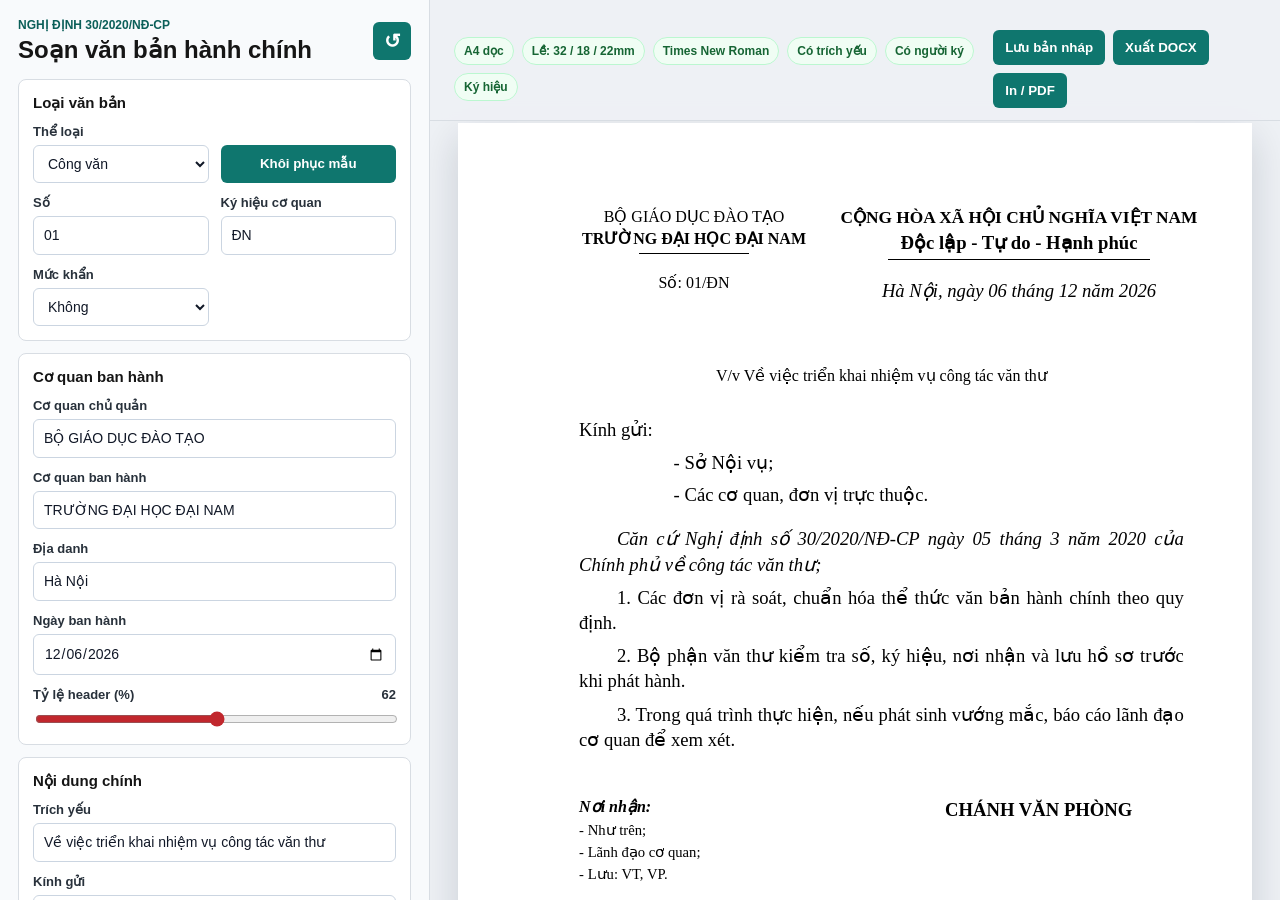
==== vbhc/index.html @ 7ca63e48 "Add files via upload" ====
<!doctype html>
<html lang="vi">
<head>
  <meta charset="utf-8">
  <meta name="viewport" content="width=device-width, initial-scale=1">
  <title>Trình soạn văn bản NĐ 30</title>
  <link rel="stylesheet" href="styles.css">
</head>
<body>
  <main class="app-shell">
    <aside class="editor-pane" aria-label="Thông tin văn bản">
      <div class="brand-row">
        <div>
          <p class="eyebrow">Nghị định 30/2020/NĐ-CP</p>
          <h1>Soạn văn bản hành chính</h1>
        </div>
        <button class="icon-button" id="resetBtn" type="button" title="Tạo lại mẫu trắng" aria-label="Tạo lại mẫu trắng">↺</button>
      </div>

      <section class="panel">
        <h2>Loại văn bản</h2>
        <div class="field-grid compact">
          <label>
            Thể loại
            <select id="docType"></select>
          </label>
          <button id="templateBtn" type="button" title="Điền lại nội dung mẫu theo phụ lục, có thể ghi đè nội dung đang nhập">Khôi phục mẫu</button>
          <label>
            Số
            <input id="docNo" type="number" min="1" value="01">
          </label>
          <label>
            Ký hiệu cơ quan
            <input id="agencyCode" value="ĐN">
          </label>
          <label>
            Mức khẩn
            <select id="urgency">
              <option value="">Không</option>
              <option>KHẨN</option>
              <option>THƯỢNG KHẨN</option>
              <option>HỎA TỐC</option>
            </select>
          </label>
        </div>
      </section>

      <section class="panel">
        <h2>Cơ quan ban hành</h2>
        <div class="field-grid">
          <label>
            Cơ quan chủ quản
            <input id="parentAgency" value="BỘ GIÁO DỤC ĐÀO TẠO">
          </label>
          <label>
            Cơ quan ban hành
            <input id="issuingAgency" value="TRƯỜNG ĐẠI HỌC ĐẠI NAM">
          </label>
          <label>
            Địa danh
            <input id="place" value="Hà Nội">
          </label>
          <label>
            Ngày ban hành
            <input id="issuedDate" type="date">
          </label>
          <label class="range-label">
            <span>Tỷ lệ header (%) <strong id="headerRatioValue">62</strong></span>
            <input id="headerRatio" type="range" min="52" max="72" value="62">
          </label>
        </div>
      </section>

      <section class="panel">
        <h2>Nội dung chính</h2>
        <div class="field-grid">
          <label>
            Trích yếu
            <input id="summary" value="Về việc triển khai nhiệm vụ công tác văn thư">
          </label>
          <label id="attachedBlock">
            Văn bản kèm theo
            <input id="attachedDocumentTitle" value="Quy chế công tác văn thư">
          </label>
          <label id="authorityBlock">
            Thẩm quyền ban hành
            <input id="issuingAuthority" value="CHỦ TỊCH ỦY BAN NHÂN DÂN TỈNH A">
          </label>
          <label id="recipientBlock">
            Kính gửi
            <textarea id="recipients" rows="3">Sở Nội vụ;
Các cơ quan, đơn vị trực thuộc.</textarea>
          </label>
          <label>
            Căn cứ / mở đầu
            <textarea id="basis" rows="4">Căn cứ Nghị định số 30/2020/NĐ-CP ngày 05 tháng 3 năm 2020 của Chính phủ về công tác văn thư;</textarea>
          </label>
          <label>
            Nội dung văn bản
            <textarea id="bodyText" rows="8">1. Các đơn vị rà soát, chuẩn hóa thể thức văn bản hành chính theo quy định.
2. Bộ phận văn thư kiểm tra số, ký hiệu, nơi nhận và lưu hồ sơ trước khi phát hành.
3. Trong quá trình thực hiện, nếu phát sinh vướng mắc, báo cáo lãnh đạo cơ quan để xem xét.</textarea>
          </label>
        </div>
      </section>

      <section class="panel">
        <h2>Ký ban hành và nơi nhận</h2>
        <div class="field-grid compact">
          <label>
            Quyền hạn ký
            <select id="signMode">
              <option value="">Ký trực tiếp</option>
              <option>TM.</option>
              <option>KT.</option>
              <option>TL.</option>
              <option>TUQ.</option>
              <option>Q.</option>
            </select>
          </label>
          <label>
            Chức vụ
            <input id="signTitle" value="CHÁNH VĂN PHÒNG">
          </label>
          <label>
            Họ tên người ký
            <input id="signName" value="Nguyễn Văn A">
          </label>
          <label>
            Lưu
            <input id="archiveLine" value="VT, VP.">
          </label>
        </div>
        <label class="full-label">
          Nơi nhận
          <textarea id="copyTo" rows="4">Như trên;
Lãnh đạo cơ quan;
Lưu: VT, VP.</textarea>
        </label>
      </section>
    </aside>

    <section class="workspace" aria-label="Xem trước văn bản">
      <div class="toolbar">
        <div class="status-strip" id="checks"></div>
        <div class="toolbar-actions">
          <button id="saveBtn" type="button" title="Lưu bản nháp hiện tại vào trình duyệt này">Lưu bản nháp</button>
          <button id="exportBtn" type="button">Xuất DOCX</button>
          <button id="printBtn" type="button">In / PDF</button>
        </div>
      </div>

      <article class="paper" id="paper">
        <div class="doc-top">
          <div class="agency-block">
            <p id="previewParent"></p>
            <p class="bold" id="previewAgency"></p>
            <div class="short-line"></div>
            <p id="previewNumber"></p>
          </div>
          <div class="national-block">
            <p class="national-title">CỘNG HÒA XÃ HỘI CHỦ NGHĨA VIỆT NAM</p>
            <p class="motto">Độc lập - Tự do - Hạnh phúc</p>
            <div class="long-line"></div>
            <p class="date-line" id="previewDate"></p>
          </div>
        </div>

        <div class="urgency-stamp" id="previewUrgency"></div>

        <section class="subject-block" id="subjectBlock">
          <h2 id="previewDocType"></h2>
          <p id="previewSummary"></p>
          <div class="medium-line"></div>
        </section>

        <section class="dispatch-subject" id="dispatchSubject">
          <p id="previewDispatchSummary"></p>
        </section>

        <section class="authority-preview" id="previewAuthority"></section>

        <section class="to-block" id="previewRecipients"></section>

        <section class="content-block" id="previewBasis"></section>
        <section class="decision-command" id="previewDecisionCommand"></section>
        <section class="content-block" id="previewBody"></section>

        <section class="minutes-signature-row" id="previewMinutesSignatures">
          <div>
            <p class="minutes-sign-title">THƯ KÝ</p>
            <p class="signature-note">(Chữ ký)</p>
            <div class="sign-space small"></div>
            <p class="sign-name">Họ và tên</p>
          </div>
          <div>
            <p class="minutes-sign-title">CHỦ TỌA</p>
            <p class="signature-note">(Chữ ký của người có thẩm quyền, dấu/chữ ký số của cơ quan, tổ chức nếu có)</p>
            <div class="sign-space small"></div>
            <p class="sign-name">Họ và tên</p>
          </div>
        </section>

        <section class="minutes-signature-row" id="previewHandoverSignatures">
          <div>
            <p class="minutes-sign-title">ĐẠI DIỆN BÊN GIAO</p>
            <p class="signature-note">(Ký và ghi rõ họ và tên)</p>
            <div class="sign-space small"></div>
          </div>
          <div>
            <p class="minutes-sign-title">ĐẠI DIỆN BÊN NHẬN</p>
            <p class="signature-note">(Ký và ghi rõ họ và tên)</p>
            <div class="sign-space small"></div>
          </div>
        </section>

        <section class="signature-row">
          <div class="receivers">
            <p class="receive-title">Nơi nhận:</p>
            <div id="previewCopyTo"></div>
          </div>
          <div class="signature">
            <p id="previewSignMode"></p>
            <div class="sign-space"></div>
            <p class="sign-name" id="previewSignName"></p>
          </div>
        </section>
      </article>
    </section>
  </main>

  <script src="app.js"></script>
</body>
</html>
---- vbhc/styles.css ----
:root {
  --ink: #151515;
  --muted: #5c626a;
  --line: #d8dde3;
  --panel: #ffffff;
  --page-bg: #eef1f5;
  --accent: #0f766e;
  --accent-dark: #0b5f59;
  --warn: #9a3412;
  --ok: #166534;
}

* {
  box-sizing: border-box;
}

body {
  margin: 0;
  color: var(--ink);
  background: var(--page-bg);
  font-family: Arial, Helvetica, sans-serif;
}

.app-shell {
  display: grid;
  grid-template-columns: minmax(360px, 430px) 1fr;
  min-height: 100vh;
}

.editor-pane {
  height: 100vh;
  overflow: auto;
  padding: 18px;
  background: #f8fafc;
  border-right: 1px solid var(--line);
}

.brand-row {
  display: flex;
  align-items: center;
  justify-content: space-between;
  gap: 16px;
  margin-bottom: 14px;
}

.eyebrow {
  margin: 0 0 4px;
  color: var(--accent-dark);
  font-size: 12px;
  font-weight: 700;
  text-transform: uppercase;
}

h1 {
  margin: 0;
  font-size: 24px;
  line-height: 1.2;
}

.panel {
  margin: 12px 0;
  padding: 14px;
  background: var(--panel);
  border: 1px solid var(--line);
  border-radius: 8px;
}

.panel h2 {
  margin: 0 0 12px;
  font-size: 15px;
}

.field-grid {
  display: grid;
  gap: 12px;
}

.field-grid.compact {
  grid-template-columns: repeat(2, minmax(0, 1fr));
}

label,
.full-label {
  display: grid;
  gap: 6px;
  color: #28313b;
  font-size: 13px;
  font-weight: 700;
}

input,
select,
textarea {
  width: 100%;
  min-width: 0;
  border: 1px solid #cbd5e1;
  border-radius: 6px;
  padding: 9px 10px;
  color: #111827;
  background: #fff;
  font: 14px/1.35 Arial, Helvetica, sans-serif;
}

input[type="range"] {
  padding: 0;
  accent-color: #c1272d;
}

.range-label span {
  display: flex;
  justify-content: space-between;
  gap: 10px;
}

textarea {
  resize: vertical;
}

button {
  border: 0;
  border-radius: 6px;
  padding: 10px 12px;
  color: #fff;
  background: var(--accent);
  font-weight: 700;
  cursor: pointer;
}

button:hover {
  background: var(--accent-dark);
}

.toast {
  position: fixed;
  right: 22px;
  bottom: 22px;
  z-index: 50;
  padding: 10px 14px;
  border-radius: 6px;
  color: #fff;
  background: #166534;
  font-size: 14px;
  font-weight: 700;
  opacity: 0;
  transform: translateY(10px);
  pointer-events: none;
  transition: opacity 180ms ease, transform 180ms ease;
}

.toast.show {
  opacity: 1;
  transform: translateY(0);
}

#templateBtn {
  align-self: end;
  height: 38px;
}

.icon-button {
  width: 38px;
  height: 38px;
  padding: 0;
  font-size: 20px;
}

.workspace {
  min-width: 0;
  height: 100vh;
  overflow: auto;
  padding: 18px 24px 36px;
}

.toolbar {
  position: sticky;
  top: 0;
  z-index: 10;
  display: flex;
  align-items: center;
  justify-content: space-between;
  gap: 16px;
  margin: -18px -24px 20px;
  padding: 12px 24px;
  background: rgba(238, 241, 245, 0.94);
  border-bottom: 1px solid var(--line);
  backdrop-filter: blur(10px);
}

.toolbar-actions {
  display: flex;
  flex-wrap: wrap;
  gap: 8px;
}

.status-strip {
  display: flex;
  flex-wrap: wrap;
  gap: 8px;
  min-width: 0;
}

.check {
  border: 1px solid var(--line);
  border-radius: 999px;
  padding: 6px 9px;
  background: #fff;
  color: var(--muted);
  font-size: 12px;
  font-weight: 700;
}

.check.ok {
  border-color: #bbf7d0;
  color: var(--ok);
  background: #f0fdf4;
}

.check.warn {
  border-color: #fed7aa;
  color: var(--warn);
  background: #fff7ed;
}

.paper {
  width: 210mm;
  min-height: 297mm;
  margin: 0 auto;
  padding: 22mm 18mm 22mm 32mm;
  background: #fff;
  box-shadow: 0 14px 38px rgba(15, 23, 42, 0.16);
  color: #000;
  font-family: "Times New Roman", Times, serif;
  font-size: 14pt;
  line-height: 1.35;
}

.doc-top {
  display: grid;
  grid-template-columns: 38% 62%;
  gap: 6mm;
}

.agency-block,
.national-block,
.subject-block,
.dispatch-subject,
.signature {
  text-align: center;
}

.agency-block p,
.national-block p,
.subject-block p,
.signature p {
  margin: 0;
}

.agency-block {
  font-size: 12pt;
  text-transform: uppercase;
}

.bold,
.national-title,
.motto,
.subject-block h2,
.subject-block p,
.signature p,
.sign-name {
  font-weight: 700;
}

.national-title {
  font-size: 13pt;
  text-transform: uppercase;
  white-space: nowrap;
}

.motto {
  font-size: 14pt;
}

.date-line {
  margin-top: 14pt !important;
  font-style: italic;
}

.short-line,
.long-line,
.medium-line {
  height: 1px;
  margin: 4px auto 8px;
  background: #000;
}

.short-line {
  width: 48%;
}

.long-line {
  width: 70%;
}

.medium-line {
  width: 34%;
}

.authority-preview {
  display: none;
  margin: 4mm 0 5mm;
  font-family: "Times New Roman", Times, serif;
  font-size: 13pt;
  font-weight: 700;
  text-align: center;
  text-transform: uppercase;
}

.decision-command {
  display: none;
  margin: 5mm 0 3mm;
  font-family: "Times New Roman", Times, serif;
  font-size: 14pt;
  font-weight: 700;
  text-align: center;
}

.agency-block #previewNumber {
  margin-top: 13pt;
  text-transform: none;
}

.urgency-stamp {
  min-height: 12mm;
  padding-top: 4mm;
  color: #b91c1c;
  font-size: 13pt;
  font-weight: 700;
  text-align: left;
}

.urgency-stamp span {
  display: inline-block;
  border: 1px solid #b91c1c;
  padding: 1mm 3mm;
}

.subject-block {
  margin-top: 4mm;
}

.subject-block h2 {
  margin: 0 0 2mm;
  font-size: 14pt;
  text-transform: uppercase;
}

.dispatch-subject {
  margin-top: 4mm;
  font-size: 12pt;
}

.to-block {
  margin: 8mm 0 5mm;
}

.to-block p {
  margin: 0 0 2mm;
}

.to-block .to-list {
  padding-left: 25mm;
}

.content-block {
  text-align: justify;
}

.content-block p {
  margin: 0 0 6pt;
  text-indent: 10mm;
}

.content-block.italic p {
  font-style: italic;
}

.signature-row {
  display: grid;
  grid-template-columns: 44% 48%;
  justify-content: space-between;
  gap: 12mm;
  margin-top: 12mm;
}

.receive-title {
  margin: 0 0 1mm;
  font-size: 12pt;
  font-style: italic;
  font-weight: 700;
}

.receivers {
  font-size: 11pt;
  line-height: 1.25;
}

.receivers p {
  margin: 0 0 1mm;
}

.signature {
  font-size: 14pt;
}

.sign-space {
  height: 28mm;
}

.sign-space.small {
  height: 18mm;
}

.sign-name {
  text-transform: none;
}

.minutes-signature-row {
  display: none;
  grid-template-columns: 1fr 1fr;
  gap: 18mm;
  margin: 10mm 0 7mm;
  text-align: center;
}

.minutes-sign-title {
  margin: 0;
  font-weight: 700;
}

.signature-note {
  margin: 1mm 0 0;
  font-size: 12pt;
  font-style: italic;
}

@media (max-width: 980px) {
  .app-shell {
    grid-template-columns: 1fr;
  }

  .editor-pane,
  .workspace {
    height: auto;
    overflow: visible;
  }

  .toolbar {
    position: static;
    margin: 0 0 16px;
    padding: 10px 0;
    background: transparent;
    border: 0;
  }

  .paper {
    width: min(100%, 210mm);
    padding: 18mm 12mm 18mm 18mm;
    font-size: 13pt;
  }
}

@media print {
  body {
    background: #fff;
  }

  .editor-pane,
  .toolbar {
    display: none;
  }

  .app-shell,
  .workspace {
    display: block;
    height: auto;
    padding: 0;
    overflow: visible;
  }

  .paper {
    width: 210mm;
    min-height: 297mm;
    margin: 0;
    padding: 22mm 18mm 22mm 32mm;
    box-shadow: none;
  }

  @page {
    size: A4;
    margin: 0;
  }
}
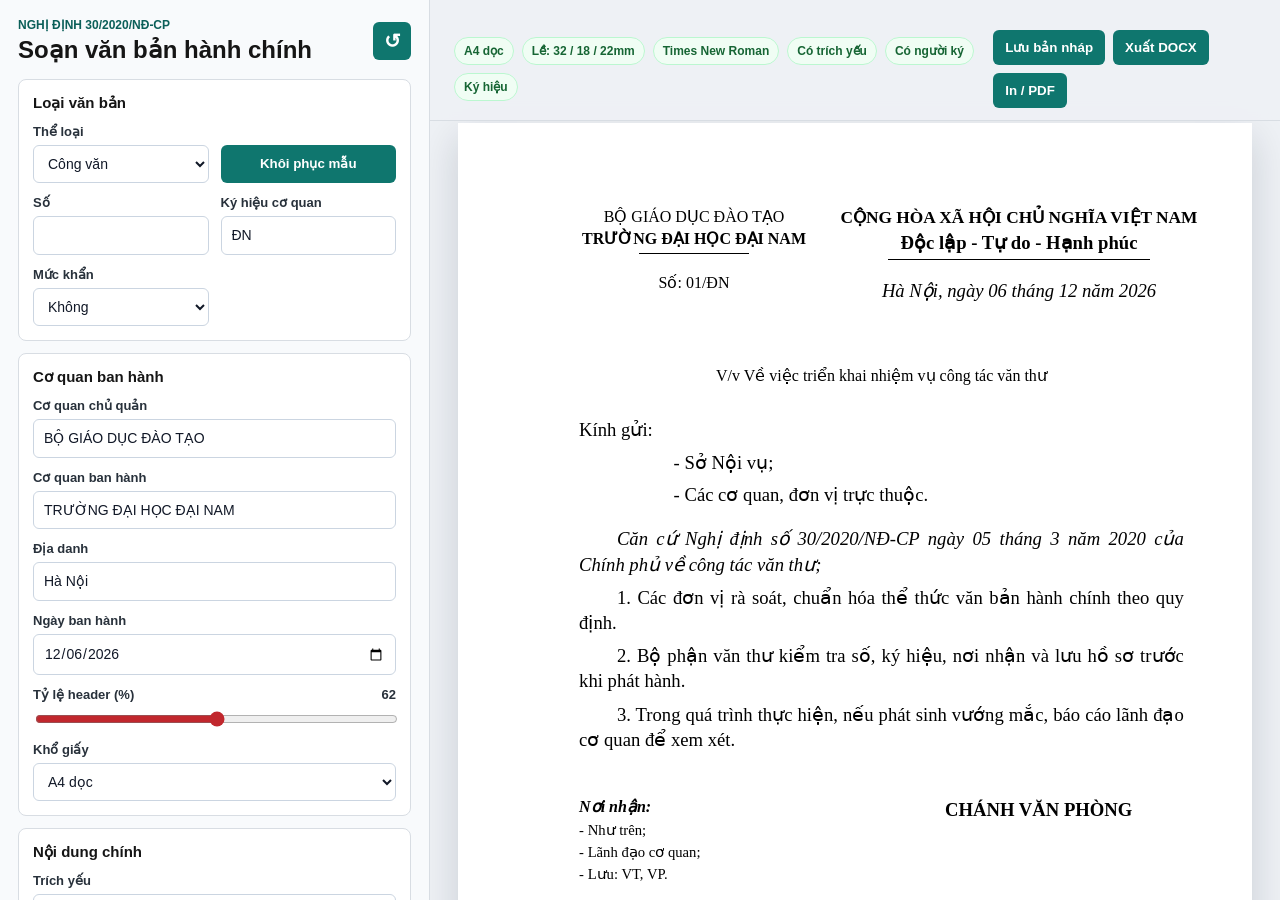
==== commit bcc6332f: "v2.0 Thêm phần biểu mẫu bảng biểu, in đậm phần các Điều" ====
--- a/vbhc/index.html
+++ b/vbhc/index.html
@@ -27,7 +27,7 @@
           <button id="templateBtn" type="button" title="Điền lại nội dung mẫu theo phụ lục, có thể ghi đè nội dung đang nhập">Khôi phục mẫu</button>
           <label>
             Số
-            <input id="docNo" type="number" min="1" value="01">
+            <input id="docNo" type="number" min="1">
           </label>
           <label>
             Ký hiệu cơ quan
@@ -68,6 +68,13 @@
             <span>Tỷ lệ header (%) <strong id="headerRatioValue">62</strong></span>
             <input id="headerRatio" type="range" min="52" max="72" value="62">
           </label>
+          <label id="pageOrientationBlock">
+            Khổ giấy
+            <select id="pageOrientation">
+              <option value="portrait">A4 dọc</option>
+              <option value="landscape">A4 ngang</option>
+            </select>
+          </label>
         </div>
       </section>
 
@@ -95,11 +102,19 @@
             Căn cứ / mở đầu
             <textarea id="basis" rows="4">Căn cứ Nghị định số 30/2020/NĐ-CP ngày 05 tháng 3 năm 2020 của Chính phủ về công tác văn thư;</textarea>
           </label>
-          <label>
+          <label id="bodyTextBlock">
             Nội dung văn bản
             <textarea id="bodyText" rows="8">1. Các đơn vị rà soát, chuẩn hóa thể thức văn bản hành chính theo quy định.
 2. Bộ phận văn thư kiểm tra số, ký hiệu, nơi nhận và lưu hồ sơ trước khi phát hành.
 3. Trong quá trình thực hiện, nếu phát sinh vướng mắc, báo cáo lãnh đạo cơ quan để xem xét.</textarea>
+          </label>
+          <label id="tableTextBlock">
+            Dữ liệu bảng
+            <textarea id="tableText" rows="8"></textarea>
+          </label>
+          <label id="tableAfterBlock">
+            Ghi chú sau bảng
+            <textarea id="tableAfterText" rows="4"></textarea>
           </label>
         </div>
       </section>
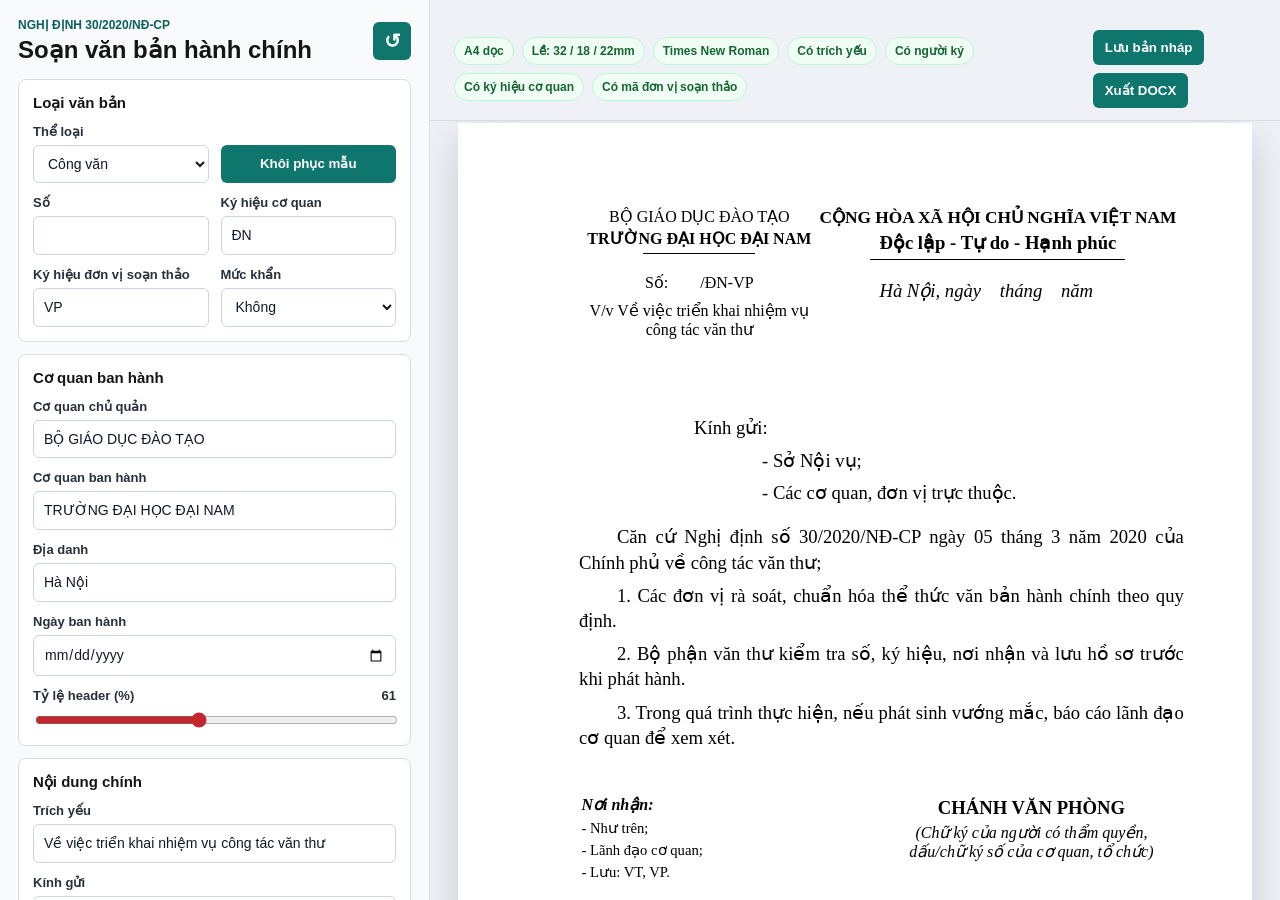
==== commit a5a88b19: "Add files via upload V.1.1.0 - ok" ====
--- a/vbhc/index.html
+++ b/vbhc/index.html
@@ -33,6 +33,10 @@
             Ký hiệu cơ quan
             <input id="agencyCode" value="ĐN">
           </label>
+          <label id="draftingCodeBlock">
+            Ký hiệu đơn vị soạn thảo
+            <input id="draftingCode" value="VP">
+          </label>
           <label>
             Mức khẩn
             <select id="urgency">
@@ -65,8 +69,8 @@
             <input id="issuedDate" type="date">
           </label>
           <label class="range-label">
-            <span>Tỷ lệ header (%) <strong id="headerRatioValue">62</strong></span>
-            <input id="headerRatio" type="range" min="52" max="72" value="62">
+            <span>Tỷ lệ header (%) <strong id="headerRatioValue">61</strong></span>
+            <input id="headerRatio" type="range" min="52" max="72" value="61">
           </label>
           <label id="pageOrientationBlock">
             Khổ giấy
@@ -161,7 +165,6 @@
         <div class="toolbar-actions">
           <button id="saveBtn" type="button" title="Lưu bản nháp hiện tại vào trình duyệt này">Lưu bản nháp</button>
           <button id="exportBtn" type="button">Xuất DOCX</button>
-          <button id="printBtn" type="button">In / PDF</button>
         </div>
       </div>
 
@@ -172,6 +175,7 @@
             <p class="bold" id="previewAgency"></p>
             <div class="short-line"></div>
             <p id="previewNumber"></p>
+            <p class="dispatch-number-summary" id="previewDispatchSummary"></p>
           </div>
           <div class="national-block">
             <p class="national-title">CỘNG HÒA XÃ HỘI CHỦ NGHĨA VIỆT NAM</p>
@@ -189,10 +193,6 @@
           <div class="medium-line"></div>
         </section>
 
-        <section class="dispatch-subject" id="dispatchSubject">
-          <p id="previewDispatchSummary"></p>
-        </section>
-
         <section class="authority-preview" id="previewAuthority"></section>
 
         <section class="to-block" id="previewRecipients"></section>
@@ -236,6 +236,7 @@
           </div>
           <div class="signature">
             <p id="previewSignMode"></p>
+            <p class="signature-note official-letter-signature-note" id="previewSignatureNote"></p>
             <div class="sign-space"></div>
             <p class="sign-name" id="previewSignName"></p>
           </div>
--- a/vbhc/styles.css
+++ b/vbhc/styles.css
@@ -234,10 +234,22 @@
   line-height: 1.35;
 }
 
+.paper.landscape {
+  width: 297mm;
+  min-height: 210mm;
+}
+
+#tableTextBlock,
+#tableAfterBlock,
+#pageOrientationBlock {
+  display: none;
+}
+
 .doc-top {
   display: grid;
-  grid-template-columns: 38% 62%;
-  gap: 6mm;
+  grid-template-columns: 39% 61%;
+  width: calc(100% - 2mm);
+  margin: 0 auto;
 }
 
 .agency-block,
@@ -329,6 +341,15 @@
   text-transform: none;
 }
 
+.dispatch-number-summary {
+  display: none;
+  margin-top: 2mm !important;
+  font-size: 12pt;
+  font-weight: 400;
+  line-height: 1.2;
+  text-transform: none;
+}
+
 .urgency-stamp {
   min-height: 12mm;
   padding-top: 4mm;
@@ -354,6 +375,17 @@
   text-transform: uppercase;
 }
 
+.subject-block.table-template p {
+  font-weight: 400;
+  line-height: 1.15;
+}
+
+.subject-block.table-template p span {
+  display: inline-block;
+  margin-top: 1mm;
+  font-style: italic;
+}
+
 .dispatch-subject {
   margin-top: 4mm;
   font-size: 12pt;
@@ -371,6 +403,20 @@
   padding-left: 25mm;
 }
 
+.paper.official-letter .to-block {
+  width: 62%;
+  margin-right: auto;
+  margin-left: auto;
+}
+
+.paper.official-letter .to-block > p {
+  text-align: left;
+}
+
+.paper.official-letter .to-block .to-list {
+  padding-left: 18mm;
+}
+
 .content-block {
   text-align: justify;
 }
@@ -378,17 +424,70 @@
 .content-block p {
   margin: 0 0 6pt;
   text-indent: 10mm;
+  overflow-wrap: anywhere;
+  word-break: break-word;
+}
+
+.content-block p strong:first-child {
+  white-space: nowrap;
 }
 
 .content-block.italic p {
   font-style: italic;
 }
 
+.form-table {
+  width: 100%;
+  border-collapse: collapse;
+  margin: 4mm 0 2mm;
+  table-layout: fixed;
+  text-align: center;
+}
+
+.form-table th,
+.form-table td {
+  border: 1px solid #111827;
+  padding: 2mm 1.5mm;
+  font-size: 12pt;
+  line-height: 1.2;
+  vertical-align: middle;
+}
+
+.form-table.compact th,
+.form-table.compact td {
+  padding: 1.5mm 1mm;
+  font-size: 9pt;
+}
+
+.form-table th,
+.form-table .strong {
+  font-weight: 700;
+}
+
+.form-table td:nth-child(2) {
+  text-align: left;
+}
+
+.content-block .table-note {
+  margin: 0 0 2mm var(--note-indent, 12mm);
+  text-indent: 0;
+}
+
+.content-block .table-note.align-center {
+  margin-left: 0;
+  text-align: center;
+}
+
+.content-block .table-note.italic-note {
+  font-style: italic;
+}
+
 .signature-row {
   display: grid;
-  grid-template-columns: 44% 48%;
-  justify-content: space-between;
-  gap: 12mm;
+  grid-template-columns: 50% 50%;
+  width: calc(100% - 1.25mm);
+  margin-right: auto;
+  margin-left: auto;
   margin-top: 12mm;
 }
 
@@ -410,6 +509,16 @@
 
 .signature {
   font-size: 14pt;
+}
+
+.official-letter-signature-note {
+  display: none;
+  margin-top: 1mm !important;
+  font-size: 12pt;
+  font-weight: 400 !important;
+  font-style: italic;
+  line-height: 1.15;
+  white-space: pre-line;
 }
 
 .sign-space {
@@ -467,6 +576,10 @@
     padding: 18mm 12mm 18mm 18mm;
     font-size: 13pt;
   }
+
+  .paper.landscape {
+    width: min(100%, 297mm);
+  }
 }
 
 @media print {
@@ -495,8 +608,22 @@
     box-shadow: none;
   }
 
+  .paper.landscape {
+    width: 297mm;
+    min-height: 210mm;
+  }
+
   @page {
     size: A4;
     margin: 0;
   }
-}
+
+  body.print-landscape {
+    page: landscape-page;
+  }
+
+  @page landscape-page {
+    size: A4 landscape;
+    margin: 0;
+  }
+}
